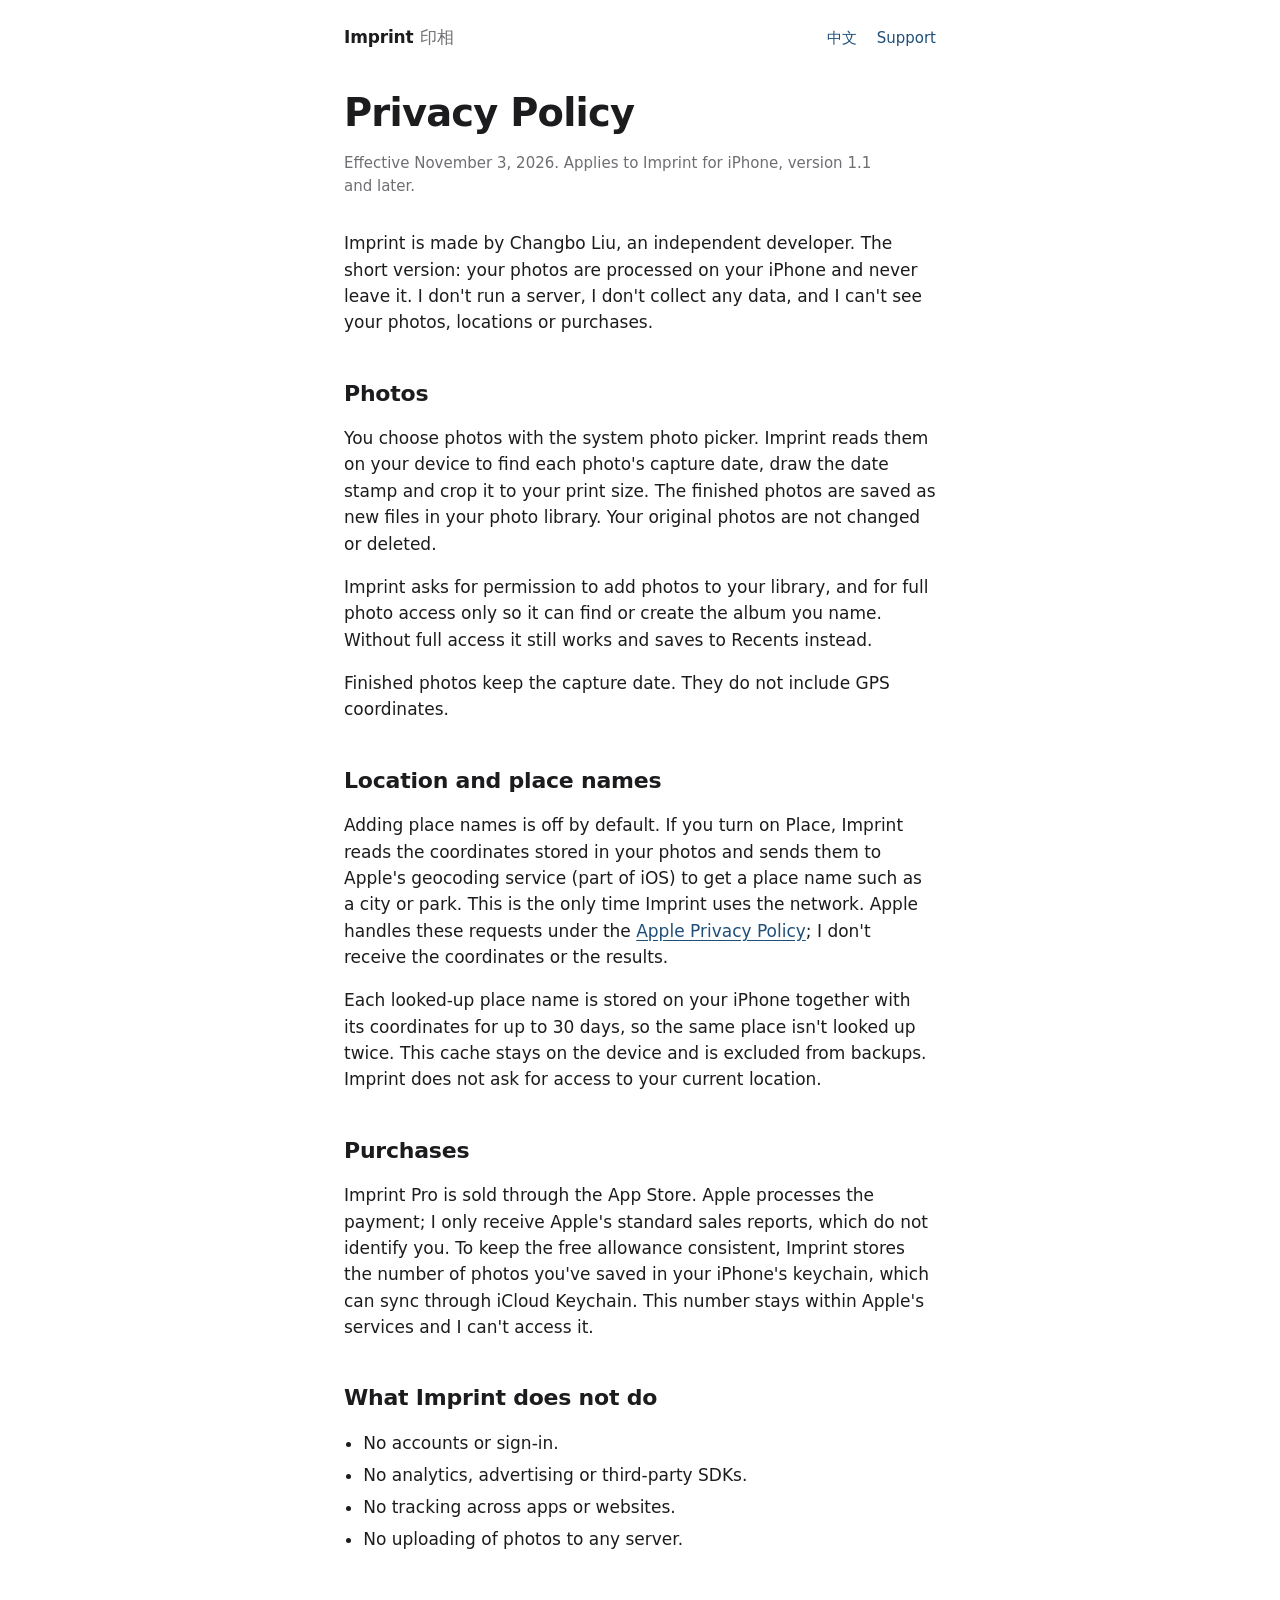
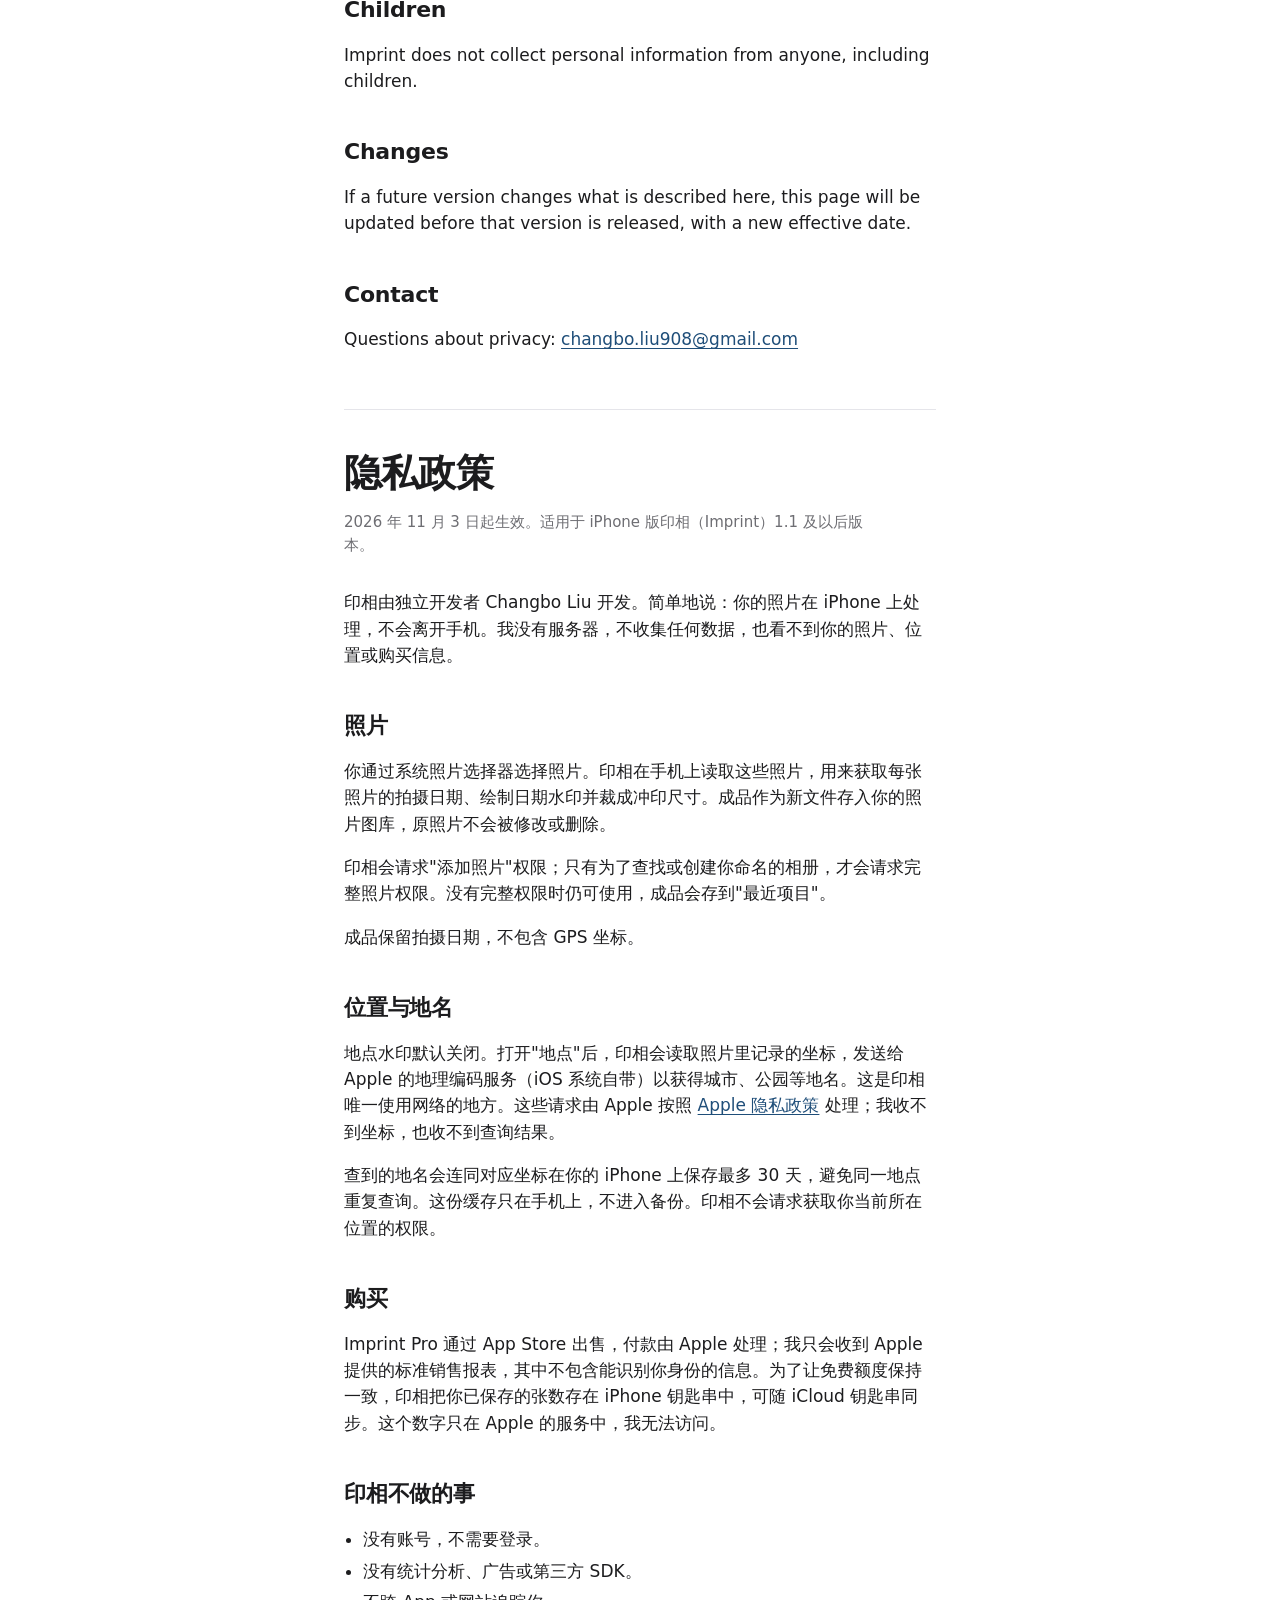
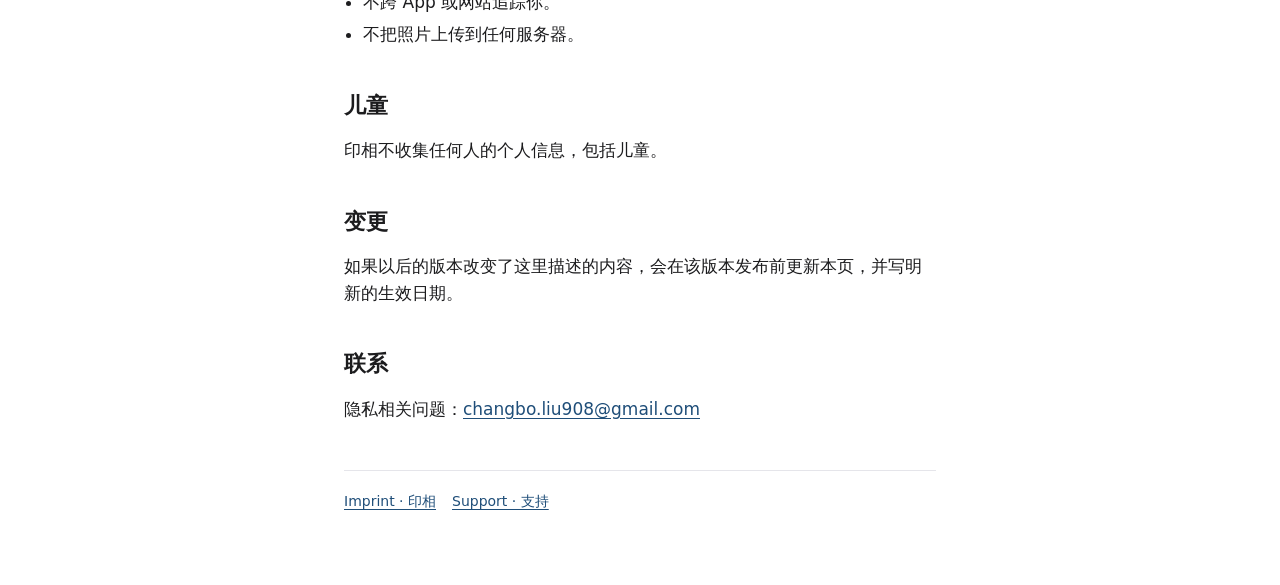
==== privacy.html @ ce6d4f7e "Imprint 产品网页：介绍、隐私政策、支持" ====
<!doctype html>
<html lang="en">
<head>
<meta charset="utf-8">
<meta name="viewport" content="width=device-width, initial-scale=1">
<title>Privacy Policy – Imprint</title>
<link rel="stylesheet" href="assets/site.css">
</head>
<body>
<div class="wrap doc">

<header class="bar">
  <a class="wordmark" href="./">Imprint<span>印相</span></a>
  <nav><a href="#zh" lang="zh-Hans">中文</a><a href="support.html">Support</a></nav>
</header>

<main>
  <h1>Privacy Policy</h1>
  <p class="updated">Effective November 3, 2026. Applies to Imprint for iPhone, version 1.1 and later.</p>

  <p>Imprint is made by Changbo Liu, an independent developer. The short version: your photos are processed on your iPhone and never leave it. I don't run a server, I don't collect any data, and I can't see your photos, locations or purchases.</p>

  <h2>Photos</h2>
  <p>You choose photos with the system photo picker. Imprint reads them on your device to find each photo's capture date, draw the date stamp and crop it to your print size. The finished photos are saved as new files in your photo library. Your original photos are not changed or deleted.</p>
  <p>Imprint asks for permission to add photos to your library, and for full photo access only so it can find or create the album you name. Without full access it still works and saves to Recents instead.</p>
  <p>Finished photos keep the capture date. They do not include GPS coordinates.</p>

  <h2>Location and place names</h2>
  <p>Adding place names is off by default. If you turn on Place, Imprint reads the coordinates stored in your photos and sends them to Apple's geocoding service (part of iOS) to get a place name such as a city or park. This is the only time Imprint uses the network. Apple handles these requests under the <a href="https://www.apple.com/legal/privacy/">Apple Privacy Policy</a>; I don't receive the coordinates or the results.</p>
  <p>Each looked-up place name is stored on your iPhone together with its coordinates for up to 30 days, so the same place isn't looked up twice. This cache stays on the device and is excluded from backups. Imprint does not ask for access to your current location.</p>

  <h2>Purchases</h2>
  <p>Imprint Pro is sold through the App Store. Apple processes the payment; I only receive Apple's standard sales reports, which do not identify you. To keep the free allowance consistent, Imprint stores the number of photos you've saved in your iPhone's keychain, which can sync through iCloud Keychain. This number stays within Apple's services and I can't access it.</p>

  <h2>What Imprint does not do</h2>
  <ul>
    <li>No accounts or sign-in.</li>
    <li>No analytics, advertising or third-party SDKs.</li>
    <li>No tracking across apps or websites.</li>
    <li>No uploading of photos to any server.</li>
  </ul>

  <h2>Children</h2>
  <p>Imprint does not collect personal information from anyone, including children.</p>

  <h2>Changes</h2>
  <p>If a future version changes what is described here, this page will be updated before that version is released, with a new effective date.</p>

  <h2>Contact</h2>
  <p>Questions about privacy: <a href="mailto:changbo.liu908@gmail.com">changbo.liu908@gmail.com</a></p>
</main>

<hr class="lang-split">

<section id="zh" lang="zh-Hans">
  <h1>隐私政策</h1>
  <p class="updated">2026 年 11 月 3 日起生效。适用于 iPhone 版印相（Imprint）1.1 及以后版本。</p>

  <p>印相由独立开发者 Changbo Liu 开发。简单地说：你的照片在 iPhone 上处理，不会离开手机。我没有服务器，不收集任何数据，也看不到你的照片、位置或购买信息。</p>

  <h2>照片</h2>
  <p>你通过系统照片选择器选择照片。印相在手机上读取这些照片，用来获取每张照片的拍摄日期、绘制日期水印并裁成冲印尺寸。成品作为新文件存入你的照片图库，原照片不会被修改或删除。</p>
  <p>印相会请求"添加照片"权限；只有为了查找或创建你命名的相册，才会请求完整照片权限。没有完整权限时仍可使用，成品会存到"最近项目"。</p>
  <p>成品保留拍摄日期，不包含 GPS 坐标。</p>

  <h2>位置与地名</h2>
  <p>地点水印默认关闭。打开"地点"后，印相会读取照片里记录的坐标，发送给 Apple 的地理编码服务（iOS 系统自带）以获得城市、公园等地名。这是印相唯一使用网络的地方。这些请求由 Apple 按照 <a href="https://www.apple.com/legal/privacy/">Apple 隐私政策</a> 处理；我收不到坐标，也收不到查询结果。</p>
  <p>查到的地名会连同对应坐标在你的 iPhone 上保存最多 30 天，避免同一地点重复查询。这份缓存只在手机上，不进入备份。印相不会请求获取你当前所在位置的权限。</p>

  <h2>购买</h2>
  <p>Imprint Pro 通过 App Store 出售，付款由 Apple 处理；我只会收到 Apple 提供的标准销售报表，其中不包含能识别你身份的信息。为了让免费额度保持一致，印相把你已保存的张数存在 iPhone 钥匙串中，可随 iCloud 钥匙串同步。这个数字只在 Apple 的服务中，我无法访问。</p>

  <h2>印相不做的事</h2>
  <ul>
    <li>没有账号，不需要登录。</li>
    <li>没有统计分析、广告或第三方 SDK。</li>
    <li>不跨 App 或网站追踪你。</li>
    <li>不把照片上传到任何服务器。</li>
  </ul>

  <h2>儿童</h2>
  <p>印相不收集任何人的个人信息，包括儿童。</p>

  <h2>变更</h2>
  <p>如果以后的版本改变了这里描述的内容，会在该版本发布前更新本页，并写明新的生效日期。</p>

  <h2>联系</h2>
  <p>隐私相关问题：<a href="mailto:changbo.liu908@gmail.com">changbo.liu908@gmail.com</a></p>
</section>

<footer>
  <a href="./">Imprint · 印相</a><a href="support.html">Support · 支持</a>
</footer>

</div>
</body>
</html>
---- assets/site.css ----
@font-face {
  font-family: "DSEG7";
  src: url("DSEG7Classic-Regular.ttf") format("truetype");
  font-display: swap;
}

:root {
  --paper: #ffffff;
  --panel: #f2f2f7;
  --ink: #1c1c1e;
  --muted: #6e6e73;
  --rule: #e5e5ea;
  --indigo: #1f4e79;
  --film: #f5a33b;
}

* { box-sizing: border-box; }

html { -webkit-text-size-adjust: 100%; }

body {
  margin: 0;
  background: var(--paper);
  color: var(--ink);
  font: 17px/1.55 -apple-system, BlinkMacSystemFont, "SF Pro Text", "PingFang SC", "Hiragino Sans GB", "Helvetica Neue", system-ui, sans-serif;
  font-variant-numeric: tabular-nums;
}

a { color: var(--indigo); text-underline-offset: 3px; }
a:focus-visible { outline: 2px solid var(--indigo); outline-offset: 3px; border-radius: 2px; }

.wrap { max-width: 40rem; margin: 0 auto; padding: 0 1.5rem; }

/* Top bar */
.bar {
  display: flex; align-items: baseline; justify-content: space-between;
  padding: 1.5rem 0 0;
}
.wordmark { font-weight: 700; font-size: 1.0625rem; color: var(--ink); text-decoration: none; letter-spacing: -0.01em; }
.wordmark span { color: var(--muted); font-weight: 400; margin-left: 0.4em; }
.bar nav a { margin-left: 1.25rem; font-size: 0.9375rem; text-decoration: none; }
.bar nav a:hover { text-decoration: underline; }

/* Hero: two prints on the table */
.prints {
  position: relative;
  height: clamp(15rem, 58vw, 22rem);
  margin: 2.5rem 0 2rem;
}
.print {
  position: absolute;
  width: 70%;
  background: #fff;
  padding: 3.2% 3.2% 3.2%;
  box-shadow: 0 1px 2px rgba(28, 28, 30, 0.12), 0 8px 24px rgba(28, 28, 30, 0.10);
}
.print .photo { position: relative; aspect-ratio: 3 / 2; overflow: hidden; background: var(--panel); }
.print img { display: block; width: 100%; height: 100%; object-fit: cover; }
.print.back  { left: 0;   top: 0;   transform: rotate(-4deg); }
.print.front { right: 0;  bottom: 0; transform: rotate(2.5deg); }

.stamp { position: absolute; right: 7%; bottom: 7%; line-height: 1; white-space: nowrap; }
.stamp.film {
  font-family: "DSEG7", ui-monospace, monospace;
  color: var(--film);
  font-size: clamp(0.75rem, 3.1vw, 1.15rem);
  text-shadow: 0 0 4px rgba(245, 163, 59, 0.75), 0 0 1px rgba(245, 120, 30, 0.9);
  letter-spacing: 0.06em;
}
.stamp.clear {
  font-family: "Avenir Next", "Avenir", -apple-system, sans-serif;
  font-weight: 500;
  color: rgba(255, 255, 255, 0.93);
  font-size: clamp(0.7rem, 2.8vw, 1.05rem);
  text-shadow: 0 1px 3px rgba(0, 0, 0, 0.6);
  text-align: right;
}
.stamp.clear small { display: block; font-size: 0.8em; margin-top: 0.25em; }

h1 {
  font-size: clamp(1.75rem, 5.4vw, 2.4rem);
  line-height: 1.18;
  letter-spacing: -0.02em;
  font-weight: 700;
  margin: 0 0 1rem;
  max-width: 20em;
}
h2 { font-size: 1.375rem; line-height: 1.3; margin: 2.75rem 0 0.75rem; letter-spacing: -0.01em; }
h3 { font-size: 1.0625rem; margin: 1.75rem 0 0.35rem; }
p, li { max-width: 36em; }
.lede { font-size: 1.1875rem; color: var(--ink); margin: 0 0 2rem; }
.muted { color: var(--muted); }

/* The three steps really are a sequence */
ol.steps { list-style: none; padding: 0; margin: 0 0 2rem; counter-reset: step; border-top: 0.5px solid var(--rule); }
ol.steps li {
  counter-increment: step;
  display: grid; grid-template-columns: 2.25rem 1fr; gap: 0 0.5rem;
  padding: 1rem 0; border-bottom: 0.5px solid var(--rule);
}
ol.steps li::before { content: counter(step); color: var(--indigo); font-weight: 700; }
ol.steps strong { display: block; }
ol.steps span { color: var(--muted); grid-column: 2; }

.store { margin: 0 0 3rem; color: var(--muted); font-size: 0.9375rem; }

/* Long-form pages */
.doc { padding-bottom: 2rem; }
.doc h1 { margin-top: 2.5rem; }
.doc .updated { color: var(--muted); font-size: 0.9375rem; margin: 0 0 2rem; }
.doc ul { padding-left: 1.2rem; }
.doc li { margin: 0.35rem 0; }

.lang-split { border: 0; border-top: 0.5px solid var(--rule); margin: 3.5rem 0 0; }

footer {
  border-top: 0.5px solid var(--rule);
  margin-top: 3rem; padding: 1.25rem 0 2.5rem;
  font-size: 0.875rem; color: var(--muted);
}
footer a { margin-right: 1rem; }

@media (prefers-reduced-motion: no-preference) {
  .print.front { animation: settle 700ms cubic-bezier(.2, .7, .2, 1) both; }
  @keyframes settle {
    from { transform: translate(6%, -10%) rotate(9deg); opacity: 0; }
    to   { transform: rotate(2.5deg); opacity: 1; }
  }
}
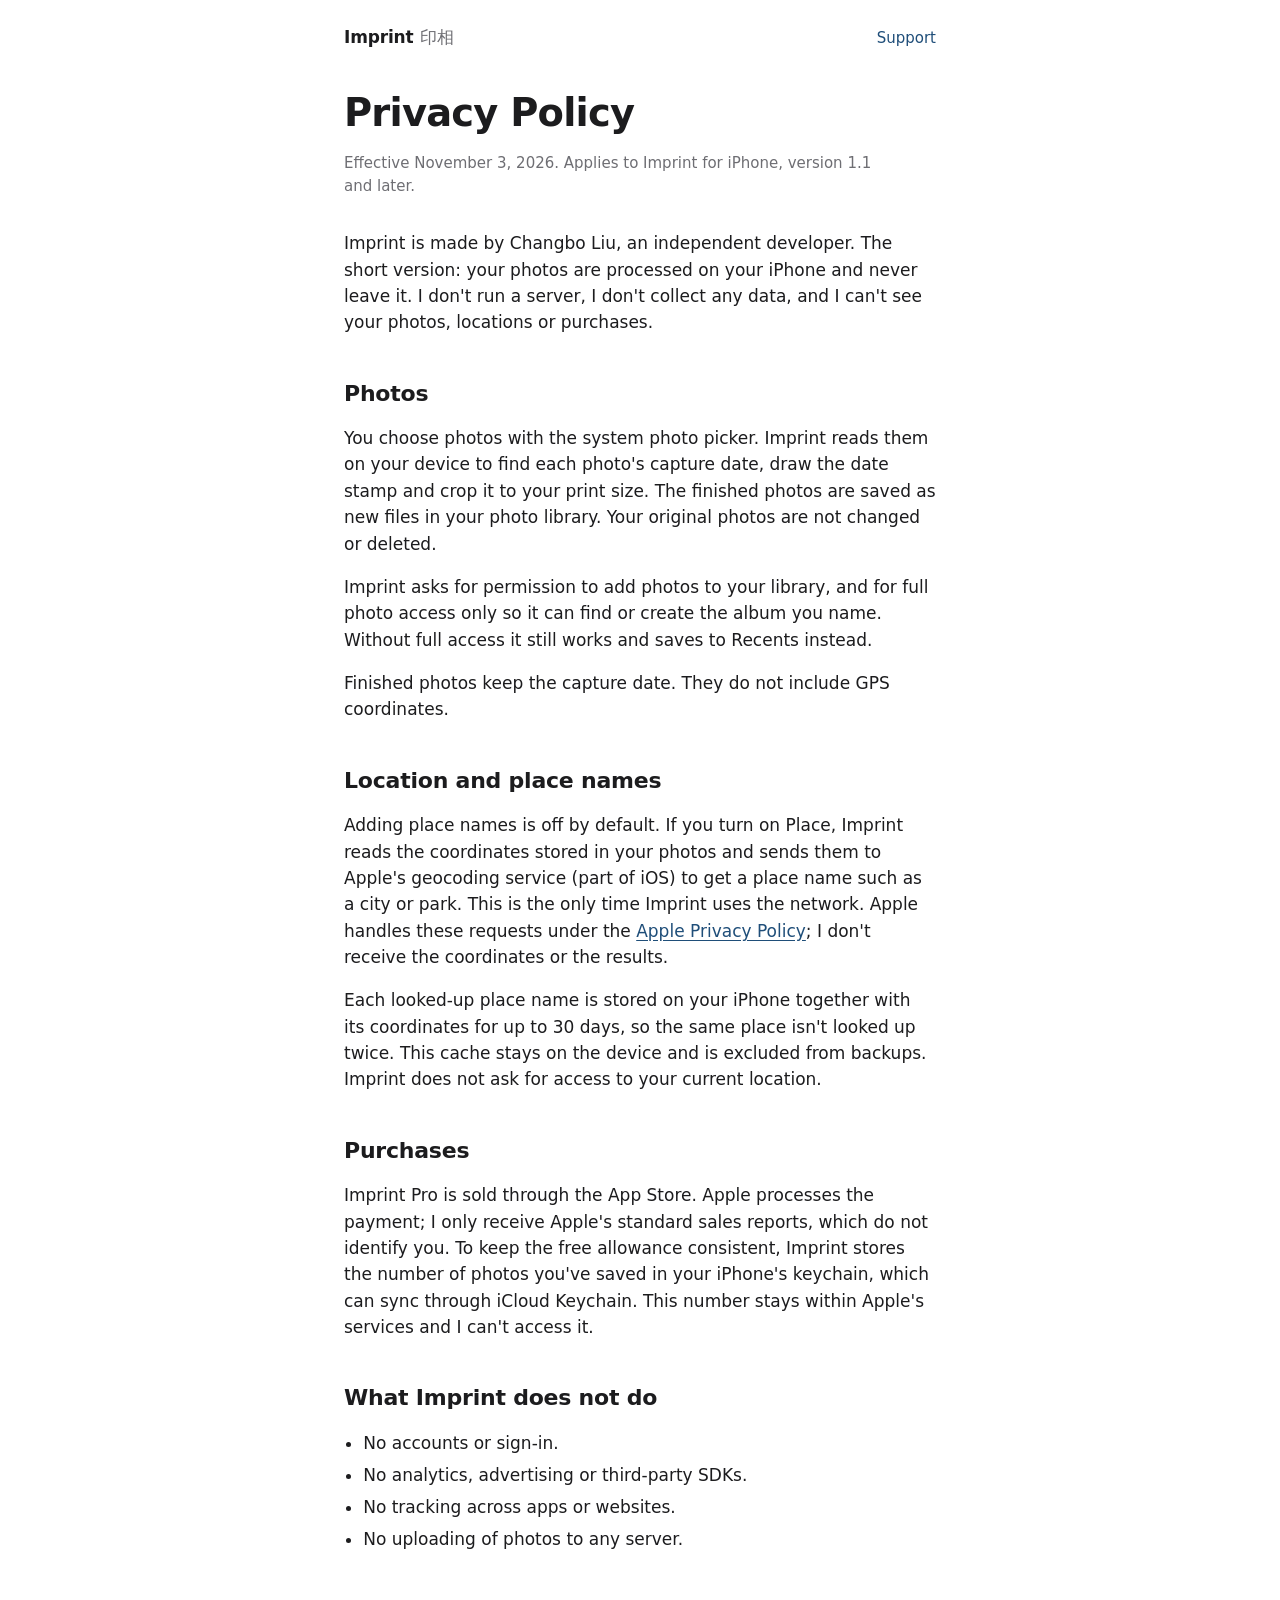
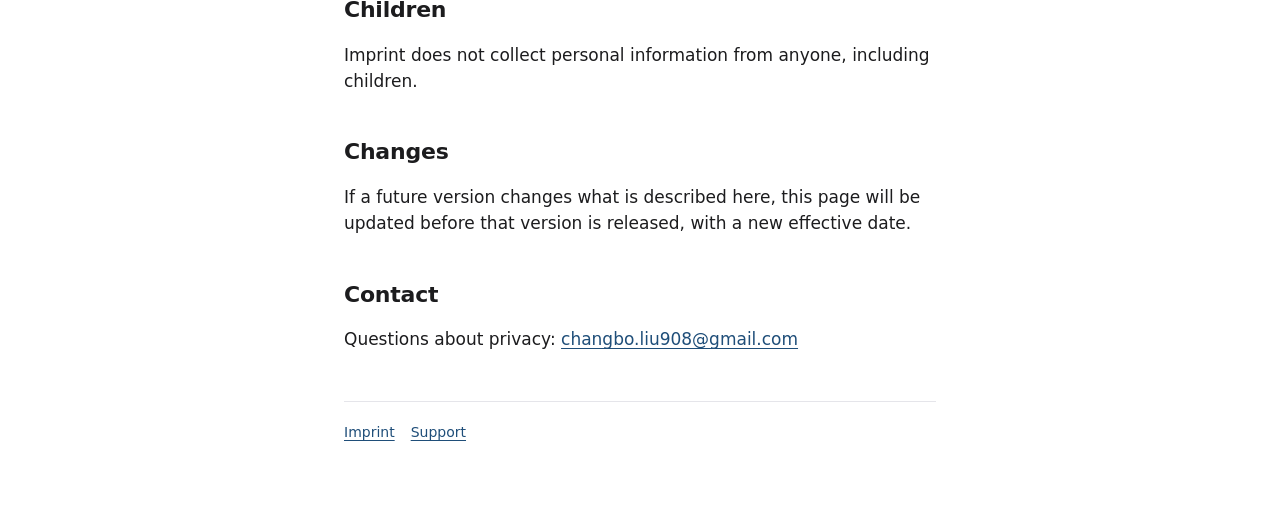
==== commit f3d228e9: "隐私政策和支持页改为仅英文 介绍页仍是中英同页，页脚链接去掉中文对照。  Co-authored-by: Cursor <cursoragent@cursor.com>" ====
--- a/privacy.html
+++ b/privacy.html
@@ -11,7 +11,7 @@
 
 <header class="bar">
   <a class="wordmark" href="./">Imprint<span>印相</span></a>
-  <nav><a href="#zh" lang="zh-Hans">中文</a><a href="support.html">Support</a></nav>
+  <nav><a href="support.html">Support</a></nav>
 </header>
 
 <main>
@@ -50,46 +50,8 @@
   <p>Questions about privacy: <a href="mailto:changbo.liu908@gmail.com">changbo.liu908@gmail.com</a></p>
 </main>
 
-<hr class="lang-split">
-
-<section id="zh" lang="zh-Hans">
-  <h1>隐私政策</h1>
-  <p class="updated">2026 年 11 月 3 日起生效。适用于 iPhone 版印相（Imprint）1.1 及以后版本。</p>
-
-  <p>印相由独立开发者 Changbo Liu 开发。简单地说：你的照片在 iPhone 上处理，不会离开手机。我没有服务器，不收集任何数据，也看不到你的照片、位置或购买信息。</p>
-
-  <h2>照片</h2>
-  <p>你通过系统照片选择器选择照片。印相在手机上读取这些照片，用来获取每张照片的拍摄日期、绘制日期水印并裁成冲印尺寸。成品作为新文件存入你的照片图库，原照片不会被修改或删除。</p>
-  <p>印相会请求"添加照片"权限；只有为了查找或创建你命名的相册，才会请求完整照片权限。没有完整权限时仍可使用，成品会存到"最近项目"。</p>
-  <p>成品保留拍摄日期，不包含 GPS 坐标。</p>
-
-  <h2>位置与地名</h2>
-  <p>地点水印默认关闭。打开"地点"后，印相会读取照片里记录的坐标，发送给 Apple 的地理编码服务（iOS 系统自带）以获得城市、公园等地名。这是印相唯一使用网络的地方。这些请求由 Apple 按照 <a href="https://www.apple.com/legal/privacy/">Apple 隐私政策</a> 处理；我收不到坐标，也收不到查询结果。</p>
-  <p>查到的地名会连同对应坐标在你的 iPhone 上保存最多 30 天，避免同一地点重复查询。这份缓存只在手机上，不进入备份。印相不会请求获取你当前所在位置的权限。</p>
-
-  <h2>购买</h2>
-  <p>Imprint Pro 通过 App Store 出售，付款由 Apple 处理；我只会收到 Apple 提供的标准销售报表，其中不包含能识别你身份的信息。为了让免费额度保持一致，印相把你已保存的张数存在 iPhone 钥匙串中，可随 iCloud 钥匙串同步。这个数字只在 Apple 的服务中，我无法访问。</p>
-
-  <h2>印相不做的事</h2>
-  <ul>
-    <li>没有账号，不需要登录。</li>
-    <li>没有统计分析、广告或第三方 SDK。</li>
-    <li>不跨 App 或网站追踪你。</li>
-    <li>不把照片上传到任何服务器。</li>
-  </ul>
-
-  <h2>儿童</h2>
-  <p>印相不收集任何人的个人信息，包括儿童。</p>
-
-  <h2>变更</h2>
-  <p>如果以后的版本改变了这里描述的内容，会在该版本发布前更新本页，并写明新的生效日期。</p>
-
-  <h2>联系</h2>
-  <p>隐私相关问题：<a href="mailto:changbo.liu908@gmail.com">changbo.liu908@gmail.com</a></p>
-</section>
-
 <footer>
-  <a href="./">Imprint · 印相</a><a href="support.html">Support · 支持</a>
+  <a href="./">Imprint</a><a href="support.html">Support</a>
 </footer>
 
 </div>
